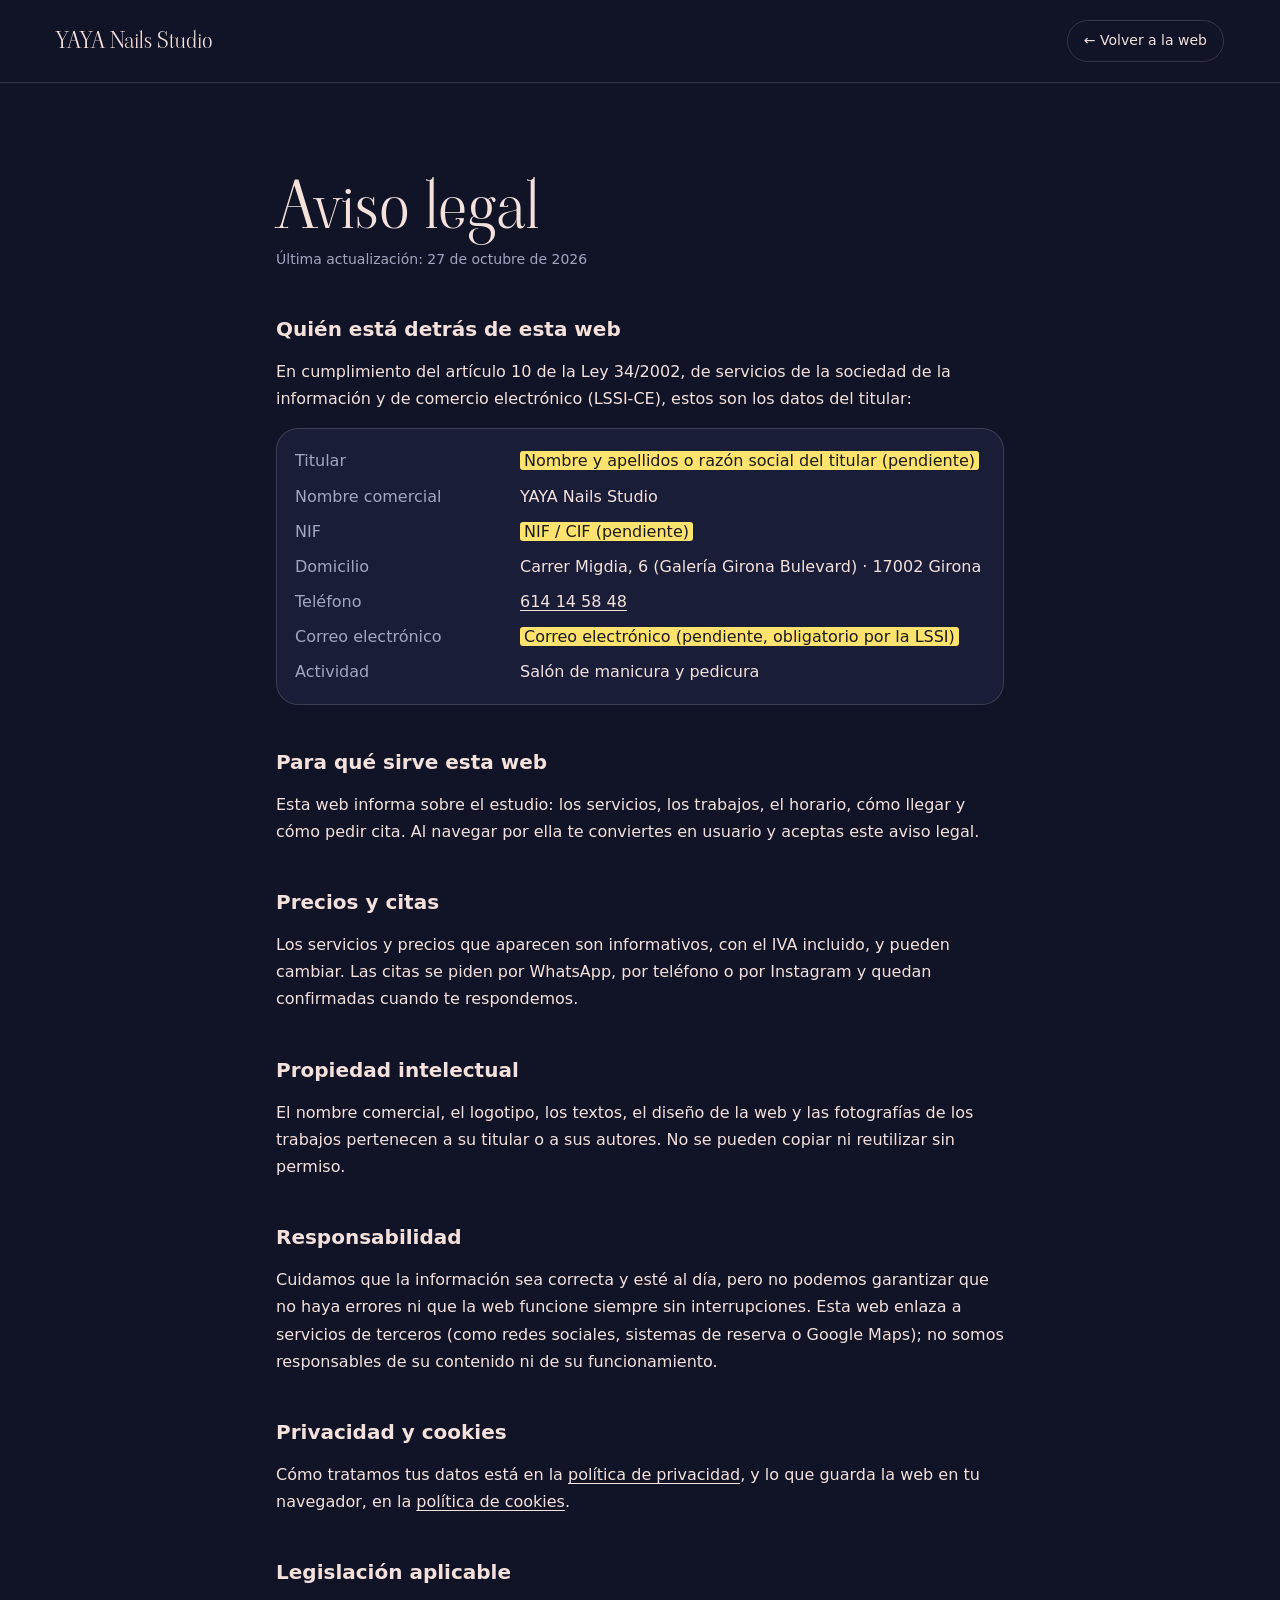
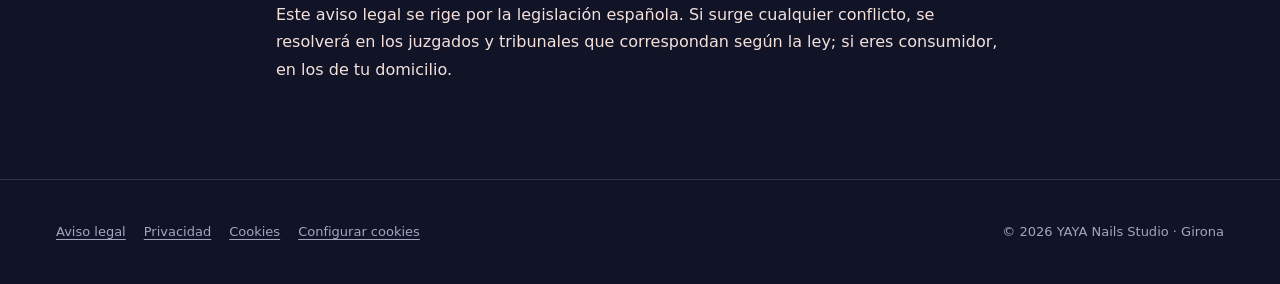
==== aviso-legal.html @ a766b1c1 "Web yaya-nails-studio Co-Authored-By: Claude Opus 5.5 <noreply@anthropic.com>" ====
<!doctype html>
<html lang="es">
<head>
<meta charset="utf-8">
<meta name="viewport" content="width=device-width, initial-scale=1, viewport-fit=cover">
<title>Aviso legal · YAYA Nails Studio</title>
<meta name="robots" content="noindex, follow">
<meta name="theme-color" content="#111326">
<link rel="icon" href="assets/favicon.svg" type="image/svg+xml">
<link rel="stylesheet" href="css/fonts.css">
<link rel="stylesheet" href="css/style.css">
<link rel="stylesheet" href="css/legal.css">
</head>
<body class="legal-page">
<header class="legal-top">
  <a class="legal-brand" href="./">YAYA Nails Studio</a>
  <a class="legal-back" href="./">&larr; Volver a la web</a>
</header>
<main class="legal">
  <h1>Aviso legal</h1>
  <p class="upd">Última actualización: 27 de octubre de 2026</p>

  <h2>Quién está detrás de esta web</h2>
  <p>En cumplimiento del artículo 10 de la Ley 34/2002, de servicios de la sociedad de la información y de comercio electrónico (LSSI-CE), estos son los datos del titular:</p>
  <dl>
    <dt>Titular</dt><dd><mark>Nombre y apellidos o razón social del titular (pendiente)</mark></dd>
    <dt>Nombre comercial</dt><dd>YAYA Nails Studio</dd>
    <dt>NIF</dt><dd><mark>NIF / CIF (pendiente)</mark></dd>
    <dt>Domicilio</dt><dd>Carrer Migdia, 6 (Galería Girona Bulevard) · 17002 Girona</dd>
    <dt>Teléfono</dt><dd><a href="tel:+34614145848">614 14 58 48</a></dd>
    <dt>Correo electrónico</dt><dd><mark>Correo electrónico (pendiente, obligatorio por la LSSI)</mark></dd>
    <dt>Actividad</dt><dd>Salón de manicura y pedicura</dd>
  </dl>

  <h2>Para qué sirve esta web</h2>
  <p>Esta web informa sobre el estudio: los servicios, los trabajos, el horario, cómo llegar y cómo pedir cita. Al navegar por ella te conviertes en usuario y aceptas este aviso legal.</p>

  <h2>Precios y citas</h2>
  <p>Los servicios y precios que aparecen son informativos, con el IVA incluido, y pueden cambiar. Las citas se piden por WhatsApp, por teléfono o por Instagram y quedan confirmadas cuando te respondemos.</p>

  <h2>Propiedad intelectual</h2>
  <p>El nombre comercial, el logotipo, los textos, el diseño de la web y las fotografías de los trabajos pertenecen a su titular o a sus autores. No se pueden copiar ni reutilizar sin permiso.</p>

  <h2>Responsabilidad</h2>
  <p>Cuidamos que la información sea correcta y esté al día, pero no podemos garantizar que no haya errores ni que la web funcione siempre sin interrupciones. Esta web enlaza a servicios de terceros (como redes sociales, sistemas de reserva o Google Maps); no somos responsables de su contenido ni de su funcionamiento.</p>

  <h2>Privacidad y cookies</h2>
  <p>Cómo tratamos tus datos está en la <a href="privacidad.html">política de privacidad</a>, y lo que guarda la web en tu navegador, en la <a href="cookies.html">política de cookies</a>.</p>

  <h2>Legislación aplicable</h2>
  <p>Este aviso legal se rige por la legislación española. Si surge cualquier conflicto, se resolverá en los juzgados y tribunales que correspondan según la ley; si eres consumidor, en los de tu domicilio.</p>
</main>
<footer class="legal-foot">
  <nav class="legal-links" aria-label="Información legal">
    <a href="aviso-legal.html" aria-current="page">Aviso legal</a>
    <a href="privacidad.html">Privacidad</a>
    <a href="cookies.html">Cookies</a>
    <button type="button" data-cookies-open>Configurar cookies</button>
  </nav>
  <p>© 2026 YAYA Nails Studio · Girona</p>
</footer>
<script src="js/consent.js" data-site="yaya-nails-studio"></script>
</body>
</html>
---- css/fonts.css ----
/* Fuentes alojadas en la propia web (sin llamadas a Google) */
@font-face {
  font-family: 'Lato';
  font-style: normal;
  font-weight: 300;
  font-display: swap;
  src: url(../assets/fonts/lato-normal-300-latin-ext.woff2) format('woff2');
  unicode-range: U+0100-02BA, U+02BD-02C5, U+02C7-02CC, U+02CE-02D7, U+02DD-02FF, U+0304, U+0308, U+0329, U+1D00-1DBF, U+1E00-1E9F, U+1EF2-1EFF, U+2020, U+20A0-20AB, U+20AD-20C4, U+2113, U+2C60-2C7F, U+A720-A7FF;
}
@font-face {
  font-family: 'Lato';
  font-style: normal;
  font-weight: 300;
  font-display: swap;
  src: url(../assets/fonts/lato-normal-300-latin.woff2) format('woff2');
  unicode-range: U+0000-00FF, U+0131, U+0152-0153, U+02BB-02BC, U+02C6, U+02DA, U+02DC, U+0304, U+0308, U+0329, U+2000-206F, U+20AC, U+2122, U+2191, U+2193, U+2212, U+2215, U+FEFF, U+FFFD;
}
@font-face {
  font-family: 'Lato';
  font-style: normal;
  font-weight: 400;
  font-display: swap;
  src: url(../assets/fonts/lato-normal-400-latin-ext.woff2) format('woff2');
  unicode-range: U+0100-02BA, U+02BD-02C5, U+02C7-02CC, U+02CE-02D7, U+02DD-02FF, U+0304, U+0308, U+0329, U+1D00-1DBF, U+1E00-1E9F, U+1EF2-1EFF, U+2020, U+20A0-20AB, U+20AD-20C4, U+2113, U+2C60-2C7F, U+A720-A7FF;
}
@font-face {
  font-family: 'Lato';
  font-style: normal;
  font-weight: 400;
  font-display: swap;
  src: url(../assets/fonts/lato-normal-400-latin.woff2) format('woff2');
  unicode-range: U+0000-00FF, U+0131, U+0152-0153, U+02BB-02BC, U+02C6, U+02DA, U+02DC, U+0304, U+0308, U+0329, U+2000-206F, U+20AC, U+2122, U+2191, U+2193, U+2212, U+2215, U+FEFF, U+FFFD;
}
@font-face {
  font-family: 'Lato';
  font-style: normal;
  font-weight: 700;
  font-display: swap;
  src: url(../assets/fonts/lato-normal-700-latin-ext.woff2) format('woff2');
  unicode-range: U+0100-02BA, U+02BD-02C5, U+02C7-02CC, U+02CE-02D7, U+02DD-02FF, U+0304, U+0308, U+0329, U+1D00-1DBF, U+1E00-1E9F, U+1EF2-1EFF, U+2020, U+20A0-20AB, U+20AD-20C4, U+2113, U+2C60-2C7F, U+A720-A7FF;
}
@font-face {
  font-family: 'Lato';
  font-style: normal;
  font-weight: 700;
  font-display: swap;
  src: url(../assets/fonts/lato-normal-700-latin.woff2) format('woff2');
  unicode-range: U+0000-00FF, U+0131, U+0152-0153, U+02BB-02BC, U+02C6, U+02DA, U+02DC, U+0304, U+0308, U+0329, U+2000-206F, U+20AC, U+2122, U+2191, U+2193, U+2212, U+2215, U+FEFF, U+FFFD;
}
@font-face {
  font-family: 'Viaoda Libre';
  font-style: normal;
  font-weight: 400;
  font-display: swap;
  src: url(../assets/fonts/viaoda-libre-normal-400-latin-ext.woff2) format('woff2');
  unicode-range: U+0100-02BA, U+02BD-02C5, U+02C7-02CC, U+02CE-02D7, U+02DD-02FF, U+0304, U+0308, U+0329, U+1D00-1DBF, U+1E00-1E9F, U+1EF2-1EFF, U+2020, U+20A0-20AB, U+20AD-20C4, U+2113, U+2C60-2C7F, U+A720-A7FF;
}
@font-face {
  font-family: 'Viaoda Libre';
  font-style: normal;
  font-weight: 400;
  font-display: swap;
  src: url(../assets/fonts/viaoda-libre-normal-400-latin.woff2) format('woff2');
  unicode-range: U+0000-00FF, U+0131, U+0152-0153, U+02BB-02BC, U+02C6, U+02DA, U+02DC, U+0304, U+0308, U+0329, U+2000-206F, U+20AC, U+2122, U+2191, U+2193, U+2212, U+2215, U+FEFF, U+FFFD;
}
---- css/style.css ----
/* YAYA Nails · «Ull de gat»: esmalte magnético; el cursor es el imán que mueve la línea de luz */
:root {
  --ink: #111326; --ink-2: #1a1d38; --ink-3: #262a4d; --milk: #f4e1dc; --nude: #e6c2b6; --mute: #a3a5c2; --line: #f4e1dc1f;
  --f-d: "Viaoda Libre", Didot, serif; --f-b: "Lato", system-ui, sans-serif;
  --ease: cubic-bezier(.19, 1, .22, 1); --r: 22px;
  --c-bg: var(--ink); --c-card: var(--ink-2); --c-ink: var(--milk); --c-mute: var(--mute); --c-line: #f4e1dc29; --c-acc: var(--milk); --c-acc-ink: var(--ink);
}
*, *::before, *::after { box-sizing: border-box; }
html { -webkit-text-size-adjust: 100%; }
body { margin: 0; background: var(--ink); color: var(--milk); font: 400 17px/1.7 var(--f-b); -webkit-font-smoothing: antialiased; overflow-x: hidden; }
img { display: block; max-width: 100%; height: auto; }
a { color: inherit; }
::selection { background: var(--milk); color: var(--ink); }
:focus-visible { outline: 2px solid var(--milk); outline-offset: 3px; }
.skip { position: absolute; left: 12px; top: -60px; z-index: 100; padding: 10px 16px; background: var(--milk); color: var(--ink); border-radius: 999px; }
.skip:focus { top: 12px; }
h1, h2, h3 { margin: 0; font-family: var(--f-d); font-weight: 400; letter-spacing: 0; }
h2 { font-size: clamp(40px, 6vw, 84px); line-height: 1; }
.btn { display: inline-flex; align-items: center; justify-content: center; min-height: 52px; padding: 0 28px; border-radius: 999px; background: var(--milk); color: var(--ink); text-decoration: none; font-weight: 700; font-size: 15px; letter-spacing: .02em; border: 1px solid var(--milk); }
.btn-line { background: transparent; color: var(--milk); border-color: #f4e1dc66; }
.btn-sm { min-height: 42px; padding: 0 18px; font-size: 14px; }
@media (hover: hover) and (pointer: fine) { .btn { transition: background .35s, color .35s, box-shadow .35s; } .btn:hover { box-shadow: 0 0 0 6px #f4e1dc22, 0 10px 40px -10px #9fb4ff99; } .btn-line:hover { background: var(--milk); color: var(--ink); } }

/* ---------- cabecera ---------- */
.top { position: fixed; z-index: 50; inset: 0 0 auto; display: flex; align-items: center; justify-content: space-between; gap: 16px; padding: 14px clamp(16px, 4vw, 48px); transition: background .4s, translate .5s var(--ease); }
.top.solid { background: #111326e6; backdrop-filter: blur(14px); box-shadow: 0 1px 0 var(--line); }
.top.hide { translate: 0 -100%; }
.brand { display: flex; align-items: baseline; gap: 10px; text-decoration: none; }
.brand b { font: 400 32px/1 var(--f-d); }
.brand span { font-size: 11px; letter-spacing: .28em; text-transform: uppercase; color: var(--mute); }
.nav { display: flex; gap: 26px; font-size: 15px; }
.nav a { text-decoration: none; color: var(--mute); }
.top-r { display: flex; align-items: center; gap: 12px; }
.langs { display: flex; padding: 3px; border-radius: 999px; border: 1px solid var(--line); }
.langs button { min-width: 38px; min-height: 34px; border: 0; border-radius: 999px; background: none; color: var(--mute); font: 700 12px/1 var(--f-b); }
.langs button[aria-pressed="true"] { background: var(--milk); color: var(--ink); }
@media (hover: hover) and (pointer: fine) { .nav a:hover { color: var(--milk); } }
@media (max-width: 920px) { .nav { display: none; } }
@media (max-width: 480px) { .top-r .btn-sm { display: none; } }

/* ---------- portada ---------- */
.hero { min-height: 100svh; display: grid; grid-template-columns: 1.1fr .9fr; gap: clamp(24px, 4vw, 70px); align-items: center; padding: 110px clamp(16px, 5vw, 90px) 60px; background: radial-gradient(70% 60% at 75% 45%, #2a2f66 0%, var(--ink) 70%); }
.hero-k { margin: 0 0 20px; font-size: 13px; letter-spacing: .26em; text-transform: uppercase; color: var(--mute); }
.hero h1 { font-size: clamp(50px, 8vw, 128px); line-height: .95; }
.hero h1 span, .hero h1 em { display: block; }
.hero h1 em { font-style: normal; color: var(--nude); font-size: .62em; margin-top: 12px; }
.hero-p { max-width: 44ch; margin: 26px 0 0; color: #f4e1dccc; font-size: 18px; }
.hero-cta { display: flex; flex-wrap: wrap; gap: 12px; margin-top: 30px; }
.hero-rate { margin: 26px 0 0; font-size: 14px; color: var(--mute); }
.hero-rate b { font: 400 26px/1 var(--f-d); color: var(--milk); }
.hero-nail { position: relative; height: min(76svh, 640px); }
.hero-nail canvas { width: 100%; height: 100%; display: block; touch-action: pan-y; }
.hint { position: absolute; left: 50%; bottom: 0; translate: -50% 0; margin: 0; font-size: 13px; letter-spacing: .14em; text-transform: uppercase; color: var(--mute); white-space: nowrap; }
@media (max-width: 860px) { .hero { grid-template-columns: 1fr; } .hero-nail { height: 380px; order: -1; } }

/* ---------- el imán ---------- */
.iman { display: grid; grid-template-columns: .9fr 1.1fr; gap: clamp(28px, 5vw, 80px); align-items: center; padding: clamp(80px, 10vw, 140px) clamp(16px, 5vw, 90px); background: var(--ink-2); }
.i-txt h2 { margin-bottom: 20px; }
.i-txt p { color: #f4e1dccc; max-width: 42ch; }
.swatches { display: flex; flex-wrap: wrap; gap: 10px; margin: 28px 0 30px; }
.swatches button { display: flex; align-items: center; gap: 10px; min-height: 48px; padding: 0 16px 0 8px; border-radius: 999px; border: 1px solid var(--line); background: none; color: var(--milk); font: 400 14px/1 var(--f-b); cursor: pointer; }
.swatches i { width: 32px; height: 32px; border-radius: 50%; background: linear-gradient(130deg, var(--a) 30%, var(--b) 50%, var(--a) 70%); box-shadow: inset 0 0 0 1px #fff3; }
.swatches button[aria-checked="true"] { border-color: var(--milk); background: #f4e1dc14; }
.hand { position: relative; aspect-ratio: 5 / 4; border-radius: var(--r); background: radial-gradient(80% 80% at 50% 60%, #e9cbbf 0%, #d7ad9e 60%, #b98a7c 100%); overflow: hidden; box-shadow: 0 40px 80px -40px #000; }
.hand canvas { width: 100%; height: 100%; display: block; touch-action: none; cursor: crosshair; }
@media (max-width: 860px) { .iman { grid-template-columns: 1fr; } }

/* ---------- trabajos ---------- */
.trabajos { padding: clamp(80px, 10vw, 140px) clamp(16px, 5vw, 90px); }
.trabajos h2 { margin-bottom: 40px; }
.gal { display: grid; grid-template-columns: repeat(4, 1fr); grid-auto-rows: 220px; gap: 14px; margin-bottom: 36px; }
.gal figure { margin: 0; position: relative; overflow: hidden; border-radius: 16px; }
.gal img { width: 100%; height: 100%; object-fit: cover; }
.gal .g-a { grid-row: span 2; }
.gal .g-b { grid-row: span 2; }
.gal figure::after { content: ""; position: absolute; inset: 0; background: linear-gradient(115deg, transparent 35%, #ffffff40 48%, transparent 60%); translate: -120% 0; pointer-events: none; }
@media (hover: hover) and (pointer: fine) { .gal figure::after { transition: translate 1s var(--ease); } .gal figure:hover::after { translate: 120% 0; } }
@media (max-width: 860px) { .gal { grid-template-columns: 1fr 1fr; grid-auto-rows: 180px; } }

/* ---------- servicios ---------- */
.servicios { padding: clamp(80px, 10vw, 140px) clamp(16px, 5vw, 90px); background: var(--milk); color: var(--ink); }
.servicios h2 { margin-bottom: 40px; }
.s-grid { display: grid; grid-template-columns: repeat(4, 1fr); gap: 16px; }
.s-grid article { padding: 30px 26px; border-radius: var(--r); background: #fff8f5; }
.s-grid h3 { font-size: 30px; margin-bottom: 10px; }
.s-grid p { margin: 0; color: #111326bb; }
.s-safe { background: var(--ink) !important; color: var(--milk); }
.s-safe p { color: #f4e1dccc !important; }
.s-note { margin: 30px 0 0; color: #111326aa; }
@media (max-width: 960px) { .s-grid { grid-template-columns: 1fr 1fr; } }
@media (max-width: 560px) { .s-grid { grid-template-columns: 1fr; } }

/* ---------- Mary ---------- */
.mary { display: grid; grid-template-columns: .6fr 1.4fr; gap: clamp(28px, 5vw, 80px); align-items: start; padding: clamp(80px, 10vw, 140px) clamp(16px, 5vw, 90px); }
.mary figure { margin: 0; border-radius: var(--r); overflow: hidden; aspect-ratio: 9 / 16; max-height: 640px; }
.mary figure img { width: 100%; height: 100%; object-fit: cover; }
.m-txt > p { color: #f4e1dccc; max-width: 46ch; margin: 18px 0 30px; font-size: 18px; }
.rs { display: grid; grid-template-columns: 1fr 1fr; gap: 14px; }
.rs blockquote { margin: 0; padding: 24px; border-radius: var(--r); background: var(--ink-2); box-shadow: inset 0 0 0 1px var(--line); }
.rs p { margin: 0; font: 400 20px/1.45 var(--f-d); }
cite { display: block; margin-top: 12px; font-style: normal; font-size: 12px; letter-spacing: .2em; text-transform: uppercase; color: var(--mute); }
@media (max-width: 860px) { .mary { grid-template-columns: 1fr; } .mary figure { max-width: 300px; } .rs { grid-template-columns: 1fr; } }

/* ---------- visita ---------- */
.visita { display: grid; grid-template-columns: 1fr 1.2fr; gap: clamp(24px, 4vw, 60px); padding: clamp(70px, 9vw, 120px) clamp(16px, 5vw, 90px); background: var(--ink-2); }
.visita h2 { margin-bottom: 20px; font-size: clamp(36px, 4.6vw, 64px); }
.visita dl { margin: 0; }
.visita dt { margin-top: 18px; font-size: 12px; letter-spacing: .22em; text-transform: uppercase; color: var(--mute); }
.visita dd { margin: 6px 0 0; }
.v-map { min-height: 380px; }
@media (max-width: 860px) { .visita { grid-template-columns: 1fr; } }

.foot { display: flex; flex-wrap: wrap; justify-content: space-between; gap: 12px 24px; padding: 26px clamp(16px, 5vw, 90px); color: var(--mute); font-size: 14px; border-top: 1px solid var(--line); }
.foot p { margin: 0; }
.foot-links { display: flex; flex-wrap: wrap; gap: 16px; }
.foot-links a, .foot-links button { color: inherit; font: inherit; background: none; border: 0; padding: 0; cursor: pointer; text-decoration: underline; text-underline-offset: 3px; }
@media (prefers-reduced-motion: reduce) { * { animation: none !important; transition: none !important; } }
---- css/legal.css ----
/* Común a todas las webs del lote: aviso de cookies, panel, mapa con consentimiento y páginas legales.
   Usa las variables de cada web: --c-bg --c-card --c-ink --c-mute --c-line --c-acc --c-acc-ink --f-d --f-b --r */

/* ---------- aviso de cookies ---------- */
.ck { position: fixed; z-index: 9000; left: 16px; bottom: 16px; width: min(440px, calc(100vw - 32px)); padding: 20px 20px 18px; background: var(--c-card); color: var(--c-ink); border: 1px solid var(--c-line); border-radius: var(--r, 14px); box-shadow: 0 24px 60px -20px rgba(0,0,0,.45); font: 400 14px/1.5 var(--f-b); opacity: 0; translate: 0 24px; transition: opacity .45s cubic-bezier(.2,.8,.2,1), translate .55s cubic-bezier(.2,.8,.2,1); pointer-events: none; }
.ck.show { opacity: 1; translate: 0 0; pointer-events: auto; }
.ck-h { margin: 0 0 6px; font: 600 16px/1.3 var(--f-b); }
.ck-p { margin: 0 0 14px; color: var(--c-mute); }
.ck-p a, .ck-more a { color: inherit; text-decoration: underline; text-underline-offset: 3px; }
.ck-btns { display: flex; flex-wrap: wrap; gap: 8px; }
.ck-b { flex: 1 1 auto; min-height: 42px; padding: 0 14px; border: 1px solid var(--c-line); border-radius: 999px; background: transparent; color: var(--c-ink); font: 600 13px/1 var(--f-b); }
.ck-b.ck-main { background: var(--c-acc); border-color: var(--c-acc); color: var(--c-acc-ink); }
.ck-b:focus-visible, .ck-x:focus-visible, .cc-map-btn:focus-visible { outline: 2px solid var(--c-acc); outline-offset: 2px; }
@media (hover: hover) and (pointer: fine) { .ck-b { transition: background .25s, border-color .25s; } .ck-b:hover { border-color: var(--c-ink); } .ck-b.ck-main:hover { filter: brightness(1.08); } }

.ck-dlg { width: min(520px, calc(100vw - 32px)); padding: 0; border: 1px solid var(--c-line); border-radius: var(--r, 14px); background: var(--c-card); color: var(--c-ink); font: 400 14px/1.5 var(--f-b); }
.ck-dlg::backdrop { background: rgba(0,0,0,.55); backdrop-filter: blur(3px); }
.ck-in { padding: 22px; display: grid; gap: 14px; }
.ck-top { display: flex; align-items: center; justify-content: space-between; gap: 12px; }
.ck-ph { margin: 0; font: 600 18px/1.2 var(--f-b); }
.ck-x { width: 40px; height: 40px; border: 1px solid var(--c-line); border-radius: 50%; background: none; color: inherit; font-size: 22px; line-height: 1; }
.ck-row { display: flex; gap: 16px; align-items: center; justify-content: space-between; padding: 14px 0; border-top: 1px solid var(--c-line); }
.ck-row b { display: block; margin-bottom: 2px; }
.ck-row p { margin: 0; color: var(--c-mute); font-size: 13px; }
.ck-fixed { flex: none; font-size: 12px; color: var(--c-mute); }
.ck-sw { position: relative; flex: none; width: 46px; height: 26px; }
.ck-sw input { position: absolute; inset: 0; opacity: 0; margin: 0; }
.ck-sw i { position: absolute; inset: 0; border-radius: 99px; background: var(--c-line); transition: background .25s; }
.ck-sw i::after { content: ""; position: absolute; top: 3px; left: 3px; width: 20px; height: 20px; border-radius: 50%; background: var(--c-card); box-shadow: 0 1px 3px rgba(0,0,0,.3); transition: translate .25s cubic-bezier(.3,.7,.2,1); }
.ck-sw input:checked + i { background: var(--c-acc); }
.ck-sw input:checked + i::after { translate: 20px 0; }
.ck-sw input:focus-visible + i { outline: 2px solid var(--c-acc); outline-offset: 2px; }
.ck-more { margin: 0; font-size: 13px; color: var(--c-mute); }

/* ---------- mapa con consentimiento ---------- */
.cc-map { position: relative; overflow: hidden; border-radius: var(--r, 14px); background: var(--c-card); border: 1px solid var(--c-line); min-height: 280px; }
.cc-map iframe { position: absolute; inset: 0; width: 100%; height: 100%; border: 0; }
.cc-map-ph { position: absolute; inset: 0; display: grid; place-content: center; gap: 14px; padding: 24px; text-align: center; color: var(--c-mute); font: 400 14px/1.5 var(--f-b); }
.cc-map-ph p { margin: 0; max-width: 32ch; }
.cc-map-btn { justify-self: center; min-height: 42px; padding: 0 20px; border-radius: 999px; border: 1px solid var(--c-ink); background: none; color: var(--c-ink); font: 600 13px/1 var(--f-b); }

/* ---------- páginas legales ---------- */
.legal-page { background: var(--c-bg); color: var(--c-ink); font: 400 16px/1.7 var(--f-b); margin: 0; }
.legal-top { display: flex; align-items: center; justify-content: space-between; gap: 16px; padding: 20px clamp(16px, 5vw, 56px); border-bottom: 1px solid var(--c-line); }
.legal-brand { font: 400 22px/1 var(--f-d); color: inherit; text-decoration: none; }
.legal-back { display: inline-flex; align-items: center; gap: 8px; min-height: 42px; padding: 0 16px; border: 1px solid var(--c-line); border-radius: 999px; color: inherit; text-decoration: none; font-size: 14px; }
.legal { max-width: 760px; margin: 0 auto; padding: clamp(40px, 8vw, 90px) 16px 80px; }
.legal h1 { margin: 0 0 8px; font: 400 clamp(36px, 7vw, 64px)/1.05 var(--f-d); }
.legal h2 { margin: 44px 0 10px; font: 600 20px/1.3 var(--f-b); }
.legal .upd { color: var(--c-mute); font-size: 14px; margin: 0 0 28px; }
.legal a { color: inherit; text-underline-offset: 3px; }
.legal dl { display: grid; grid-template-columns: minmax(120px, 30%) 1fr; gap: 8px 18px; margin: 16px 0; padding: 18px; border: 1px solid var(--c-line); border-radius: var(--r, 14px); background: var(--c-card); }
.legal dt { color: var(--c-mute); }
.legal dd { margin: 0; }
.legal mark { background: #ffe36e; color: #1a1a1a; padding: 0 4px; border-radius: 3px; }
.legal table { width: 100%; border-collapse: collapse; margin: 16px 0; font-size: 14px; }
.legal th, .legal td { text-align: left; vertical-align: top; padding: 10px 8px; border-bottom: 1px solid var(--c-line); }
.legal-btn { display: inline-flex; align-items: center; min-height: 44px; padding: 0 20px; border-radius: 999px; border: 1px solid var(--c-ink); background: none; color: var(--c-ink); font: 600 14px/1 var(--f-b); margin: 6px 0 12px; }
.legal-foot { padding: 28px clamp(16px, 5vw, 56px); border-top: 1px solid var(--c-line); display: flex; flex-wrap: wrap; gap: 12px 24px; align-items: center; justify-content: space-between; font-size: 13px; color: var(--c-mute); }
.legal-links { display: flex; flex-wrap: wrap; gap: 6px 18px; }
.legal-links a, .legal-links button { color: inherit; background: none; border: 0; padding: 0; font: inherit; text-decoration: underline; text-underline-offset: 3px; }
@media (max-width: 560px) { .legal dl { grid-template-columns: 1fr; gap: 2px; } .legal dd { margin-bottom: 10px; } .legal table { display: block; overflow-x: auto; } }
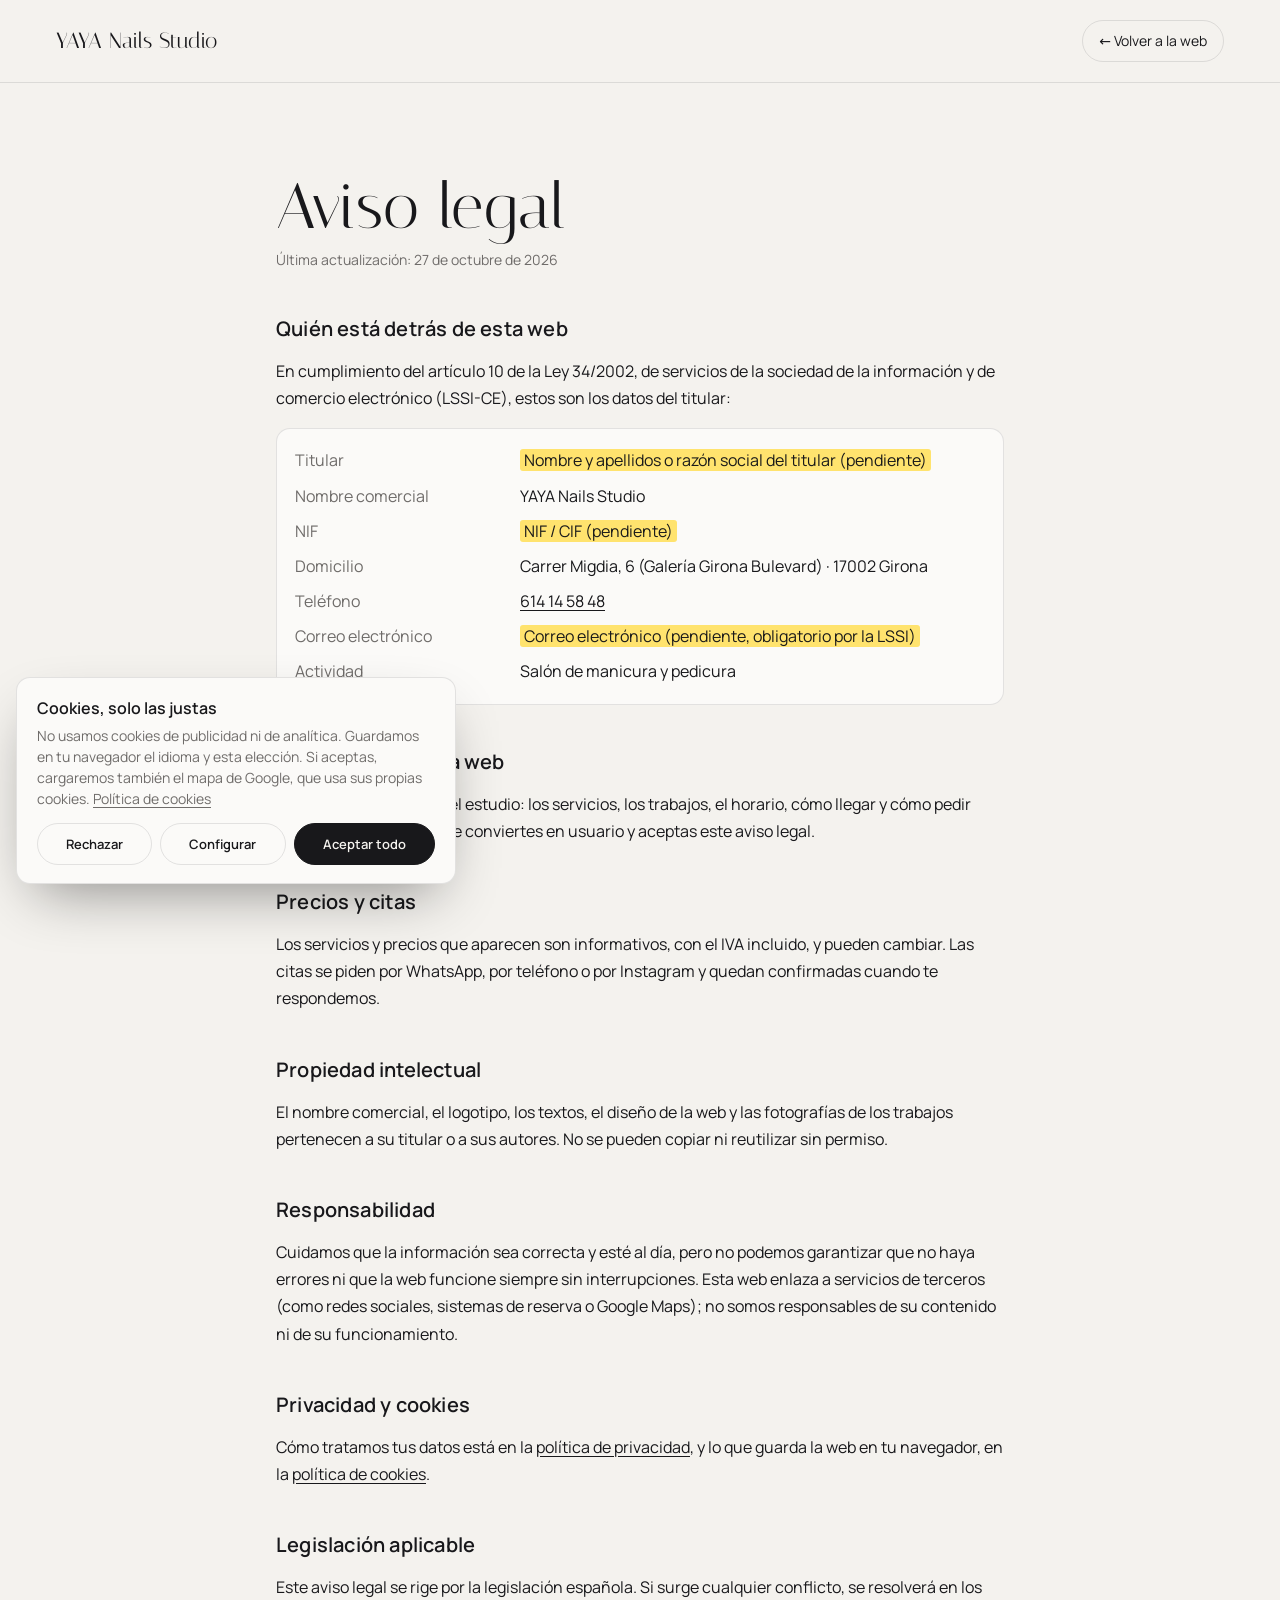
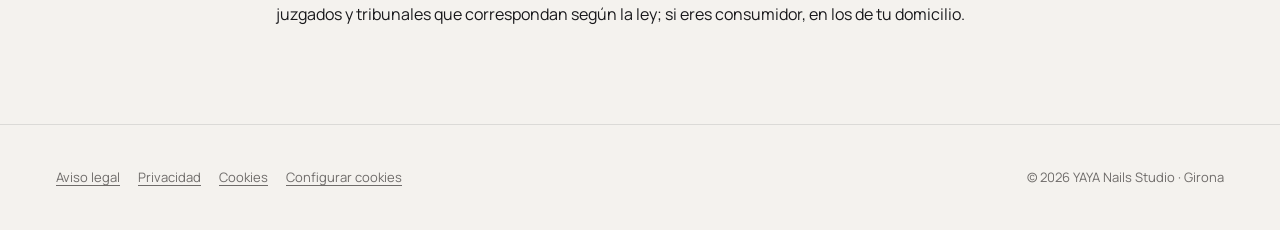
==== commit e02c8338: "Rediseño premium: yaya-nails-studio Co-Authored-By: Claude Opus 5.5 <noreply@anthropic.com>" ====
--- a/aviso-legal.html
+++ b/aviso-legal.html
@@ -5,9 +5,10 @@
 <meta name="viewport" content="width=device-width, initial-scale=1, viewport-fit=cover">
 <title>Aviso legal · YAYA Nails Studio</title>
 <meta name="robots" content="noindex, follow">
-<meta name="theme-color" content="#111326">
+<meta name="theme-color" content="#f4f2ee">
 <link rel="icon" href="assets/favicon.svg" type="image/svg+xml">
 <link rel="stylesheet" href="css/fonts.css">
+<link rel="stylesheet" href="css/premium.css">
 <link rel="stylesheet" href="css/style.css">
 <link rel="stylesheet" href="css/legal.css">
 </head>
--- a/css/fonts.css
+++ b/css/fonts.css
@@ -1,65 +1,25 @@
 /* Fuentes alojadas en la propia web (sin llamadas a Google) */
 @font-face {
-  font-family: 'Lato';
+  font-family: 'Italiana';
   font-style: normal;
-  font-weight: 300;
+  font-weight: 400;
   font-display: swap;
-  src: url(../assets/fonts/lato-normal-300-latin-ext.woff2) format('woff2');
+  src: url(../assets/fonts/italiana-normal-400-latin.woff2) format('woff2');
+  unicode-range: U+0000-00FF, U+0131, U+0152-0153, U+02BB-02BC, U+02C6, U+02DA, U+02DC, U+0304, U+0308, U+0329, U+2000-206F, U+20AC, U+2122, U+2191, U+2193, U+2212, U+2215, U+FEFF, U+FFFD;
+}
+@font-face {
+  font-family: 'Manrope';
+  font-style: normal;
+  font-weight: 300 600;
+  font-display: swap;
+  src: url(../assets/fonts/manrope-normal-300-600-latin-ext.woff2) format('woff2');
   unicode-range: U+0100-02BA, U+02BD-02C5, U+02C7-02CC, U+02CE-02D7, U+02DD-02FF, U+0304, U+0308, U+0329, U+1D00-1DBF, U+1E00-1E9F, U+1EF2-1EFF, U+2020, U+20A0-20AB, U+20AD-20C4, U+2113, U+2C60-2C7F, U+A720-A7FF;
 }
 @font-face {
-  font-family: 'Lato';
+  font-family: 'Manrope';
   font-style: normal;
-  font-weight: 300;
+  font-weight: 300 600;
   font-display: swap;
-  src: url(../assets/fonts/lato-normal-300-latin.woff2) format('woff2');
+  src: url(../assets/fonts/manrope-normal-300-600-latin.woff2) format('woff2');
   unicode-range: U+0000-00FF, U+0131, U+0152-0153, U+02BB-02BC, U+02C6, U+02DA, U+02DC, U+0304, U+0308, U+0329, U+2000-206F, U+20AC, U+2122, U+2191, U+2193, U+2212, U+2215, U+FEFF, U+FFFD;
 }
-@font-face {
-  font-family: 'Lato';
-  font-style: normal;
-  font-weight: 400;
-  font-display: swap;
-  src: url(../assets/fonts/lato-normal-400-latin-ext.woff2) format('woff2');
-  unicode-range: U+0100-02BA, U+02BD-02C5, U+02C7-02CC, U+02CE-02D7, U+02DD-02FF, U+0304, U+0308, U+0329, U+1D00-1DBF, U+1E00-1E9F, U+1EF2-1EFF, U+2020, U+20A0-20AB, U+20AD-20C4, U+2113, U+2C60-2C7F, U+A720-A7FF;
-}
-@font-face {
-  font-family: 'Lato';
-  font-style: normal;
-  font-weight: 400;
-  font-display: swap;
-  src: url(../assets/fonts/lato-normal-400-latin.woff2) format('woff2');
-  unicode-range: U+0000-00FF, U+0131, U+0152-0153, U+02BB-02BC, U+02C6, U+02DA, U+02DC, U+0304, U+0308, U+0329, U+2000-206F, U+20AC, U+2122, U+2191, U+2193, U+2212, U+2215, U+FEFF, U+FFFD;
-}
-@font-face {
-  font-family: 'Lato';
-  font-style: normal;
-  font-weight: 700;
-  font-display: swap;
-  src: url(../assets/fonts/lato-normal-700-latin-ext.woff2) format('woff2');
-  unicode-range: U+0100-02BA, U+02BD-02C5, U+02C7-02CC, U+02CE-02D7, U+02DD-02FF, U+0304, U+0308, U+0329, U+1D00-1DBF, U+1E00-1E9F, U+1EF2-1EFF, U+2020, U+20A0-20AB, U+20AD-20C4, U+2113, U+2C60-2C7F, U+A720-A7FF;
-}
-@font-face {
-  font-family: 'Lato';
-  font-style: normal;
-  font-weight: 700;
-  font-display: swap;
-  src: url(../assets/fonts/lato-normal-700-latin.woff2) format('woff2');
-  unicode-range: U+0000-00FF, U+0131, U+0152-0153, U+02BB-02BC, U+02C6, U+02DA, U+02DC, U+0304, U+0308, U+0329, U+2000-206F, U+20AC, U+2122, U+2191, U+2193, U+2212, U+2215, U+FEFF, U+FFFD;
-}
-@font-face {
-  font-family: 'Viaoda Libre';
-  font-style: normal;
-  font-weight: 400;
-  font-display: swap;
-  src: url(../assets/fonts/viaoda-libre-normal-400-latin-ext.woff2) format('woff2');
-  unicode-range: U+0100-02BA, U+02BD-02C5, U+02C7-02CC, U+02CE-02D7, U+02DD-02FF, U+0304, U+0308, U+0329, U+1D00-1DBF, U+1E00-1E9F, U+1EF2-1EFF, U+2020, U+20A0-20AB, U+20AD-20C4, U+2113, U+2C60-2C7F, U+A720-A7FF;
-}
-@font-face {
-  font-family: 'Viaoda Libre';
-  font-style: normal;
-  font-weight: 400;
-  font-display: swap;
-  src: url(../assets/fonts/viaoda-libre-normal-400-latin.woff2) format('woff2');
-  unicode-range: U+0000-00FF, U+0131, U+0152-0153, U+02BB-02BC, U+02C6, U+02DA, U+02DC, U+0304, U+0308, U+0329, U+2000-206F, U+20AC, U+2122, U+2191, U+2193, U+2212, U+2215, U+FEFF, U+FFFD;
-}
--- a/css/premium.css
+++ b/css/premium.css
@@ -0,0 +1,26 @@
+/* Kit premium común (lote Girona 2): máscaras de palabras, grano de película, marquesinas y Lenis */
+html.lenis, html.lenis body { height: auto; }
+.lenis.lenis-smooth { scroll-behavior: auto !important; }
+.lenis.lenis-stopped { overflow: hidden; }
+.js:not(.ready) [data-hero], .js:not(.ready) [data-split] { visibility: hidden; }
+.w { display: inline-block; overflow: hidden; vertical-align: top; padding: 0 .02em .1em; margin: 0 -.02em -.1em; }
+.w-i { display: inline-block; will-change: transform; }
+[data-img] { overflow: hidden; }
+[data-img] img, [data-img] video { transform-origin: 50% 50%; }
+[data-mag] { transition: translate .5s cubic-bezier(.2, .9, .3, 1.2); }
+/* grano de película sobre toda la web */
+.grain::after { content: ""; position: fixed; inset: -50%; z-index: 300; pointer-events: none; opacity: var(--grain, .06);
+  background: url("data:image/svg+xml,%3Csvg xmlns='http://www.w3.org/2000/svg' width='220' height='220'%3E%3Cfilter id='n'%3E%3CfeTurbulence type='fractalNoise' baseFrequency='.85' numOctaves='3' stitchTiles='stitch'/%3E%3C/filter%3E%3Crect width='220' height='220' filter='url(%23n)'/%3E%3C/svg%3E");
+  animation: grain 1.2s steps(6) infinite; }
+@keyframes grain { 0% { translate: 0 0; } 20% { translate: -4% 3%; } 40% { translate: 3% -5%; } 60% { translate: -6% -2%; } 80% { translate: 5% 4%; } 100% { translate: 0 0; } }
+/* marquesina infinita */
+.mq { overflow: hidden; white-space: nowrap; }
+.mq-t { display: inline-flex; animation: mq var(--mq, 30s) linear infinite; }
+.mq-t > * { flex: none; }
+@keyframes mq { to { transform: translateX(-50%); } }
+@media (prefers-reduced-motion: reduce) { .grain::after, .mq-t { animation: none; } }
+/* cursor de anillo (body[data-cursor]) */
+.cur { position: fixed; left: 0; top: 0; z-index: 400; width: 36px; height: 36px; margin: -18px 0 0 -18px; border: 1px solid #fff; border-radius: 50%; pointer-events: none; opacity: 0; mix-blend-mode: difference; transition: width .4s cubic-bezier(.16,1,.3,1), height .4s cubic-bezier(.16,1,.3,1), margin .4s cubic-bezier(.16,1,.3,1), opacity .3s, background .4s; }
+.cur.on { opacity: 1; }
+.cur.big { width: 74px; height: 74px; margin: -37px 0 0 -37px; background: #ffffff1f; }
+video[data-video] { display: block; width: 100%; height: 100%; object-fit: cover; }
--- a/css/style.css
+++ b/css/style.css
@@ -1,117 +1,130 @@
-/* YAYA Nails · «Ull de gat»: esmalte magnético; el cursor es el imán que mueve la línea de luz */
+/* YAYA Nails Studio · «Bijou»: leche y grafito, el nombre en cromo, el reel del ojo de gato a sangre y un lookbook que se arrastra */
 :root {
-  --ink: #111326; --ink-2: #1a1d38; --ink-3: #262a4d; --milk: #f4e1dc; --nude: #e6c2b6; --mute: #a3a5c2; --line: #f4e1dc1f;
-  --f-d: "Viaoda Libre", Didot, serif; --f-b: "Lato", system-ui, sans-serif;
-  --ease: cubic-bezier(.19, 1, .22, 1); --r: 22px;
-  --c-bg: var(--ink); --c-card: var(--ink-2); --c-ink: var(--milk); --c-mute: var(--mute); --c-line: #f4e1dc29; --c-acc: var(--milk); --c-acc-ink: var(--ink);
+  --milk: #f4f2ee; --white: #fbfaf8; --graph: #18181b; --graph-2: #26262b; --nude: #e9d6cc; --night: #1f2a5c; --mute: #6f6c6a; --line: #18181b1c; --line-l: #f4f2ee24;
+  --chrome: linear-gradient(115deg, #3a3d44 0%, #c3c8d0 24%, #50545d 44%, #e9ecf0 60%, #3d4149 80%, #a1a7b0 100%);
+  --chrome-l: linear-gradient(115deg, #8d939c 0%, #eef0f3 22%, #a4aab3 42%, #f9fafb 58%, #8e949d 78%, #dfe2e7 100%);
+  --f-d: "Italiana", "Didot", Georgia, serif; --f-b: "Manrope", system-ui, sans-serif;
+  --ease: cubic-bezier(.16, 1, .3, 1); --pad: clamp(16px, 5vw, 84px);
+  --c-bg: var(--milk); --c-card: var(--white); --c-ink: var(--graph); --c-mute: var(--mute); --c-line: var(--line); --c-acc: var(--graph); --c-acc-ink: var(--milk);
 }
 *, *::before, *::after { box-sizing: border-box; }
 html { -webkit-text-size-adjust: 100%; }
-body { margin: 0; background: var(--ink); color: var(--milk); font: 400 17px/1.7 var(--f-b); -webkit-font-smoothing: antialiased; overflow-x: hidden; }
+body { margin: 0; background: var(--milk); color: var(--graph); font: 400 16px/1.7 var(--f-b); -webkit-font-smoothing: antialiased; overflow-x: hidden; --grain: .035; }
 img { display: block; max-width: 100%; height: auto; }
 a { color: inherit; }
-::selection { background: var(--milk); color: var(--ink); }
-:focus-visible { outline: 2px solid var(--milk); outline-offset: 3px; }
-.skip { position: absolute; left: 12px; top: -60px; z-index: 100; padding: 10px 16px; background: var(--milk); color: var(--ink); border-radius: 999px; }
+::selection { background: var(--night); color: var(--milk); }
+:focus-visible { outline: 1px solid var(--night); outline-offset: 4px; }
+.skip { position: absolute; left: 12px; top: -60px; z-index: 100; padding: 10px 16px; background: var(--graph); color: var(--milk); }
 .skip:focus { top: 12px; }
-h1, h2, h3 { margin: 0; font-family: var(--f-d); font-weight: 400; letter-spacing: 0; }
-h2 { font-size: clamp(40px, 6vw, 84px); line-height: 1; }
-.btn { display: inline-flex; align-items: center; justify-content: center; min-height: 52px; padding: 0 28px; border-radius: 999px; background: var(--milk); color: var(--ink); text-decoration: none; font-weight: 700; font-size: 15px; letter-spacing: .02em; border: 1px solid var(--milk); }
-.btn-line { background: transparent; color: var(--milk); border-color: #f4e1dc66; }
-.btn-sm { min-height: 42px; padding: 0 18px; font-size: 14px; }
-@media (hover: hover) and (pointer: fine) { .btn { transition: background .35s, color .35s, box-shadow .35s; } .btn:hover { box-shadow: 0 0 0 6px #f4e1dc22, 0 10px 40px -10px #9fb4ff99; } .btn-line:hover { background: var(--milk); color: var(--ink); } }
+h1, h2, h3 { margin: 0; font-family: var(--f-d); font-weight: 400; line-height: 1; letter-spacing: .01em; }
+h2 { font-size: clamp(48px, 6.6vw, 116px); }
+.btn { display: inline-flex; align-items: center; justify-content: center; min-height: 56px; padding: 0 32px; border-radius: 999px; background: var(--graph); color: var(--milk); border: 1px solid var(--graph); text-decoration: none; font: 600 12px/1 var(--f-b); letter-spacing: .2em; text-transform: uppercase; }
+.btn-sm { min-height: 42px; padding: 0 20px; font-size: 11px; }
+.link { font-size: 12px; font-weight: 600; letter-spacing: .2em; text-transform: uppercase; text-decoration: none; border-bottom: 1px solid currentColor; padding-bottom: 4px; }
+@media (hover: hover) and (pointer: fine) { .btn { transition: background .4s, border-color .4s; } .btn:hover { background: var(--night); border-color: var(--night); } }
 
 /* ---------- cabecera ---------- */
-.top { position: fixed; z-index: 50; inset: 0 0 auto; display: flex; align-items: center; justify-content: space-between; gap: 16px; padding: 14px clamp(16px, 4vw, 48px); transition: background .4s, translate .5s var(--ease); }
-.top.solid { background: #111326e6; backdrop-filter: blur(14px); box-shadow: 0 1px 0 var(--line); }
+.top { position: fixed; z-index: 50; inset: 0 0 auto; display: flex; align-items: center; justify-content: space-between; gap: 16px; padding: 16px var(--pad); transition: background .5s, translate .6s var(--ease); }
+.top.solid { background: #f4f2eeeb; backdrop-filter: blur(16px); }
 .top.hide { translate: 0 -100%; }
-.brand { display: flex; align-items: baseline; gap: 10px; text-decoration: none; }
-.brand b { font: 400 32px/1 var(--f-d); }
-.brand span { font-size: 11px; letter-spacing: .28em; text-transform: uppercase; color: var(--mute); }
-.nav { display: flex; gap: 26px; font-size: 15px; }
-.nav a { text-decoration: none; color: var(--mute); }
+.brand { display: flex; align-items: baseline; gap: 10px; text-decoration: none; font: 400 30px/1 var(--f-d); letter-spacing: .12em; }
+.brand small { font: 600 10px/1 var(--f-b); letter-spacing: .3em; text-transform: uppercase; color: var(--mute); }
+.top:not(.solid) .brand { color: #fff; text-shadow: 0 1px 12px #0006; }
+.top:not(.solid) .brand small { color: #ffffffc0; }
+.nav { display: flex; gap: 34px; }
+.nav a { white-space: nowrap; text-decoration: none; font-size: 12px; font-weight: 600; letter-spacing: .2em; text-transform: uppercase; color: var(--mute); }
 .top-r { display: flex; align-items: center; gap: 12px; }
-.langs { display: flex; padding: 3px; border-radius: 999px; border: 1px solid var(--line); }
-.langs button { min-width: 38px; min-height: 34px; border: 0; border-radius: 999px; background: none; color: var(--mute); font: 700 12px/1 var(--f-b); }
-.langs button[aria-pressed="true"] { background: var(--milk); color: var(--ink); }
-@media (hover: hover) and (pointer: fine) { .nav a:hover { color: var(--milk); } }
-@media (max-width: 920px) { .nav { display: none; } }
-@media (max-width: 480px) { .top-r .btn-sm { display: none; } }
+.langs { display: flex; padding: 3px; border: 1px solid var(--line); border-radius: 999px; background: #fbfaf8b3; }
+.langs button { min-width: 36px; min-height: 32px; border: 0; border-radius: 999px; background: none; color: var(--mute); font: 600 11px/1 var(--f-b); letter-spacing: .1em; cursor: pointer; }
+.langs button[aria-pressed="true"] { background: var(--graph); color: var(--milk); }
+@media (hover: hover) and (pointer: fine) { .nav a { transition: color .3s; } .nav a:hover { color: var(--graph); } }
+@media (max-width: 1180px) { .nav { display: none; } }
+@media (max-width: 460px) { .top-r .btn-sm { display: none; } .brand small { display: none; } }
 
 /* ---------- portada ---------- */
-.hero { min-height: 100svh; display: grid; grid-template-columns: 1.1fr .9fr; gap: clamp(24px, 4vw, 70px); align-items: center; padding: 110px clamp(16px, 5vw, 90px) 60px; background: radial-gradient(70% 60% at 75% 45%, #2a2f66 0%, var(--ink) 70%); }
-.hero-k { margin: 0 0 20px; font-size: 13px; letter-spacing: .26em; text-transform: uppercase; color: var(--mute); }
-.hero h1 { font-size: clamp(50px, 8vw, 128px); line-height: .95; }
-.hero h1 span, .hero h1 em { display: block; }
-.hero h1 em { font-style: normal; color: var(--nude); font-size: .62em; margin-top: 12px; }
-.hero-p { max-width: 44ch; margin: 26px 0 0; color: #f4e1dccc; font-size: 18px; }
-.hero-cta { display: flex; flex-wrap: wrap; gap: 12px; margin-top: 30px; }
-.hero-rate { margin: 26px 0 0; font-size: 14px; color: var(--mute); }
-.hero-rate b { font: 400 26px/1 var(--f-d); color: var(--milk); }
-.hero-nail { position: relative; height: min(76svh, 640px); }
-.hero-nail canvas { width: 100%; height: 100%; display: block; touch-action: pan-y; }
-.hint { position: absolute; left: 50%; bottom: 0; translate: -50% 0; margin: 0; font-size: 13px; letter-spacing: .14em; text-transform: uppercase; color: var(--mute); white-space: nowrap; }
-@media (max-width: 860px) { .hero { grid-template-columns: 1fr; } .hero-nail { height: 380px; order: -1; } }
+.hero { display: grid; grid-template-columns: 1fr 1fr; min-height: 100svh; }
+.h-vid { position: relative; margin: 0; height: 100svh; min-height: 560px; overflow: hidden; background: var(--night); }
+.h-txt { display: flex; flex-direction: column; justify-content: flex-end; padding: 110px var(--pad) clamp(34px, 6vh, 64px); }
+.name { margin: 0 0 clamp(20px, 3vh, 34px) -.04em; display: flex; font: 400 clamp(110px, 17vw, 300px)/.8 var(--f-d); letter-spacing: .02em; background: var(--chrome); background-size: 220% 100%; -webkit-background-clip: text; background-clip: text; color: transparent; animation: shine 7s ease-in-out infinite; }
+.name span { display: inline-block; }
+@keyframes shine { 0%, 100% { background-position: 0% 0; } 50% { background-position: 100% 0; } }
+.kick { margin: 0 0 18px; font-size: 11px; font-weight: 600; letter-spacing: .3em; text-transform: uppercase; color: var(--night); }
+.hero h1 { font-size: clamp(36px, 3.6vw, 64px); line-height: 1.04; }
+.hero h1 > span { display: block; }
+.hero h1 .i { color: var(--mute); }
+.hero-p { max-width: 44ch; margin: 24px 0 0; color: var(--mute); }
+.hero-cta { display: flex; flex-wrap: wrap; align-items: center; gap: 16px 28px; margin-top: 30px; }
+.hero-meta { display: flex; flex-wrap: wrap; align-items: center; gap: 12px 24px; margin-top: 28px; }
+.rate { margin: 0; font-size: 13px; color: var(--mute); }
+.rate b { font: 400 30px/1 var(--f-d); color: var(--graph); margin-right: 4px; }
+.tongues { display: flex; gap: 6px; margin: 0; padding: 0; list-style: none; }
+.tongues li { padding: 6px 10px; border: 1px solid var(--line); border-radius: 999px; font-size: 10px; font-weight: 600; letter-spacing: .18em; }
+@media (max-width: 860px) {
+  .hero { grid-template-columns: 1fr; }
+  .h-vid { height: 72svh; min-height: 0; }
+  .h-txt { padding-top: 0; margin-top: -16vw; position: relative; }
+  .name { font-size: 33vw; }
+}
 
-/* ---------- el imán ---------- */
-.iman { display: grid; grid-template-columns: .9fr 1.1fr; gap: clamp(28px, 5vw, 80px); align-items: center; padding: clamp(80px, 10vw, 140px) clamp(16px, 5vw, 90px); background: var(--ink-2); }
-.i-txt h2 { margin-bottom: 20px; }
-.i-txt p { color: #f4e1dccc; max-width: 42ch; }
-.swatches { display: flex; flex-wrap: wrap; gap: 10px; margin: 28px 0 30px; }
-.swatches button { display: flex; align-items: center; gap: 10px; min-height: 48px; padding: 0 16px 0 8px; border-radius: 999px; border: 1px solid var(--line); background: none; color: var(--milk); font: 400 14px/1 var(--f-b); cursor: pointer; }
-.swatches i { width: 32px; height: 32px; border-radius: 50%; background: linear-gradient(130deg, var(--a) 30%, var(--b) 50%, var(--a) 70%); box-shadow: inset 0 0 0 1px #fff3; }
-.swatches button[aria-checked="true"] { border-color: var(--milk); background: #f4e1dc14; }
-.hand { position: relative; aspect-ratio: 5 / 4; border-radius: var(--r); background: radial-gradient(80% 80% at 50% 60%, #e9cbbf 0%, #d7ad9e 60%, #b98a7c 100%); overflow: hidden; box-shadow: 0 40px 80px -40px #000; }
-.hand canvas { width: 100%; height: 100%; display: block; touch-action: none; cursor: crosshair; }
-@media (max-width: 860px) { .iman { grid-template-columns: 1fr; } }
-
-/* ---------- trabajos ---------- */
-.trabajos { padding: clamp(80px, 10vw, 140px) clamp(16px, 5vw, 90px); }
-.trabajos h2 { margin-bottom: 40px; }
-.gal { display: grid; grid-template-columns: repeat(4, 1fr); grid-auto-rows: 220px; gap: 14px; margin-bottom: 36px; }
-.gal figure { margin: 0; position: relative; overflow: hidden; border-radius: 16px; }
-.gal img { width: 100%; height: 100%; object-fit: cover; }
-.gal .g-a { grid-row: span 2; }
-.gal .g-b { grid-row: span 2; }
-.gal figure::after { content: ""; position: absolute; inset: 0; background: linear-gradient(115deg, transparent 35%, #ffffff40 48%, transparent 60%); translate: -120% 0; pointer-events: none; }
-@media (hover: hover) and (pointer: fine) { .gal figure::after { transition: translate 1s var(--ease); } .gal figure:hover::after { translate: 120% 0; } }
-@media (max-width: 860px) { .gal { grid-template-columns: 1fr 1fr; grid-auto-rows: 180px; } }
+/* ---------- colección ---------- */
+.coleccion { padding: clamp(100px, 12vw, 170px) 0 clamp(80px, 10vw, 140px); }
+.c-head { display: flex; flex-wrap: wrap; align-items: end; justify-content: space-between; gap: 20px; padding: 0 var(--pad); margin-bottom: clamp(30px, 4vw, 56px); }
+.c-head h2 { max-width: 10ch; }
+.c-nav { display: flex; align-items: center; gap: 12px; }
+.c-count { margin: 0 12px 0 0; font-size: 13px; letter-spacing: .14em; color: var(--mute); }
+.c-count b { font: 400 34px/1 var(--f-d); color: var(--graph); }
+.arw { width: 56px; height: 56px; border: 1px solid var(--line); border-radius: 50%; background: none; color: var(--graph); font-size: 18px; cursor: pointer; transition: background .4s, color .4s; }
+@media (hover: hover) and (pointer: fine) { .arw:hover { background: var(--graph); color: var(--milk); } }
+.track { display: flex; gap: clamp(14px, 2vw, 28px); overflow-x: auto; scroll-snap-type: x mandatory; padding: 0 var(--pad); scroll-padding: 0 var(--pad); scrollbar-width: none; cursor: grab; }
+.track::-webkit-scrollbar { display: none; }
+.track.drag { cursor: grabbing; scroll-snap-type: none; }
+.slide { flex: 0 0 auto; width: min(78vw, calc(min(74svh, 760px) * .8)); margin: 0; scroll-snap-align: start; }
+.slide img { width: 100%; aspect-ratio: 4 / 5; object-fit: cover; pointer-events: none; user-select: none; }
+.slide figcaption { display: flex; gap: 16px; align-items: baseline; margin-top: 16px; }
+.slide figcaption span { font-size: 11px; font-weight: 600; letter-spacing: .2em; color: var(--mute); }
+.slide figcaption b { font: 400 clamp(22px, 2vw, 30px)/1.2 var(--f-d); }
+.c-bar { height: 1px; margin: clamp(30px, 4vw, 50px) var(--pad) 30px; background: var(--line); }
+.c-bar i { display: block; height: 100%; width: 0; background: var(--graph); transition: width .3s; }
+.coleccion > .link { margin-left: var(--pad); }
 
 /* ---------- servicios ---------- */
-.servicios { padding: clamp(80px, 10vw, 140px) clamp(16px, 5vw, 90px); background: var(--milk); color: var(--ink); }
-.servicios h2 { margin-bottom: 40px; }
-.s-grid { display: grid; grid-template-columns: repeat(4, 1fr); gap: 16px; }
-.s-grid article { padding: 30px 26px; border-radius: var(--r); background: #fff8f5; }
-.s-grid h3 { font-size: 30px; margin-bottom: 10px; }
-.s-grid p { margin: 0; color: #111326bb; }
-.s-safe { background: var(--ink) !important; color: var(--milk); }
-.s-safe p { color: #f4e1dccc !important; }
-.s-note { margin: 30px 0 0; color: #111326aa; }
-@media (max-width: 960px) { .s-grid { grid-template-columns: 1fr 1fr; } }
-@media (max-width: 560px) { .s-grid { grid-template-columns: 1fr; } }
+.servicios { display: grid; grid-template-columns: .8fr 1.2fr; gap: clamp(30px, 6vw, 110px); align-items: center; padding: clamp(100px, 12vw, 170px) var(--pad); background: var(--graph); color: var(--milk); }
+.s-vid { margin: 0; aspect-ratio: 9 / 16; max-height: 86svh; overflow: hidden; border-radius: 4px; }
+.s-txt h2 { margin-bottom: clamp(30px, 4vw, 50px); }
+.s-list { margin: 0; padding: 0; list-style: none; border-top: 1px solid var(--line-l); }
+.s-list li { display: grid; grid-template-columns: 64px 1fr; gap: 16px; padding: 24px 0; border-bottom: 1px solid var(--line-l); }
+.s-list span { font: 400 26px/1 var(--f-d); background: var(--chrome-l); -webkit-background-clip: text; background-clip: text; color: transparent; }
+.s-list h3 { margin-bottom: 8px; font-size: clamp(30px, 2.8vw, 44px); }
+.s-list p { margin: 0; color: #f4f2eeb3; }
+.s-note { margin: 26px 0 0; font-size: 14px; color: #f4f2ee99; }
+@media (max-width: 860px) { .servicios { grid-template-columns: 1fr; } .s-vid { max-width: 320px; } }
 
 /* ---------- Mary ---------- */
-.mary { display: grid; grid-template-columns: .6fr 1.4fr; gap: clamp(28px, 5vw, 80px); align-items: start; padding: clamp(80px, 10vw, 140px) clamp(16px, 5vw, 90px); }
-.mary figure { margin: 0; border-radius: var(--r); overflow: hidden; aspect-ratio: 9 / 16; max-height: 640px; }
-.mary figure img { width: 100%; height: 100%; object-fit: cover; }
-.m-txt > p { color: #f4e1dccc; max-width: 46ch; margin: 18px 0 30px; font-size: 18px; }
-.rs { display: grid; grid-template-columns: 1fr 1fr; gap: 14px; }
-.rs blockquote { margin: 0; padding: 24px; border-radius: var(--r); background: var(--ink-2); box-shadow: inset 0 0 0 1px var(--line); }
-.rs p { margin: 0; font: 400 20px/1.45 var(--f-d); }
-cite { display: block; margin-top: 12px; font-style: normal; font-size: 12px; letter-spacing: .2em; text-transform: uppercase; color: var(--mute); }
-@media (max-width: 860px) { .mary { grid-template-columns: 1fr; } .mary figure { max-width: 300px; } .rs { grid-template-columns: 1fr; } }
+.mary { display: grid; grid-template-columns: 1.1fr .9fr; gap: clamp(30px, 5vw, 90px); padding: clamp(100px, 12vw, 170px) var(--pad); }
+.m-top h2 { margin-bottom: 24px; }
+.m-top p { max-width: 44ch; margin: 0; font-size: 18px; color: var(--mute); }
+.m-img { grid-row: span 2; margin: 0; aspect-ratio: 4 / 5; overflow: hidden; }
+.m-img img { width: 100%; height: 115%; object-fit: cover; }
+.m-revs { display: grid; grid-template-columns: 1fr 1fr; gap: clamp(20px, 3vw, 40px); align-content: end; }
+.m-revs figure { margin: 0; padding-top: 18px; border-top: 1px solid var(--line); }
+.m-revs blockquote { margin: 0; }
+.m-revs p { margin: 0; font: 400 clamp(20px, 1.7vw, 26px)/1.35 var(--f-d); }
+.m-revs figcaption { margin-top: 12px; font-size: 11px; font-weight: 600; letter-spacing: .2em; text-transform: uppercase; color: var(--night); }
+@media (max-width: 860px) { .mary { grid-template-columns: 1fr; } .m-img { grid-row: auto; max-width: 420px; } .m-revs { grid-template-columns: 1fr; } }
 
 /* ---------- visita ---------- */
-.visita { display: grid; grid-template-columns: 1fr 1.2fr; gap: clamp(24px, 4vw, 60px); padding: clamp(70px, 9vw, 120px) clamp(16px, 5vw, 90px); background: var(--ink-2); }
-.visita h2 { margin-bottom: 20px; font-size: clamp(36px, 4.6vw, 64px); }
-.visita dl { margin: 0; }
-.visita dt { margin-top: 18px; font-size: 12px; letter-spacing: .22em; text-transform: uppercase; color: var(--mute); }
-.visita dd { margin: 6px 0 0; }
-.v-map { min-height: 380px; }
-@media (max-width: 860px) { .visita { grid-template-columns: 1fr; } }
+.visita { display: grid; grid-template-columns: 1fr 1.2fr; gap: clamp(30px, 5vw, 90px); padding: clamp(100px, 12vw, 160px) var(--pad); background: var(--white); }
+.visita h2 { margin-bottom: 30px; font-size: clamp(44px, 5.4vw, 96px); }
+.visita dl { display: grid; grid-template-columns: auto 1fr; gap: 14px 28px; margin: 0 0 34px; }
+.visita dt { font-size: 11px; font-weight: 600; letter-spacing: .2em; text-transform: uppercase; color: var(--night); padding-top: 5px; }
+.visita dd { margin: 0; }
+.v-map { min-height: 420px; border-radius: 4px; overflow: hidden; }
+@media (max-width: 860px) { .visita { grid-template-columns: 1fr; } .visita dl { grid-template-columns: 1fr; gap: 2px; } .visita dd { margin-bottom: 14px; } }
 
-.foot { display: flex; flex-wrap: wrap; justify-content: space-between; gap: 12px 24px; padding: 26px clamp(16px, 5vw, 90px); color: var(--mute); font-size: 14px; border-top: 1px solid var(--line); }
-.foot p { margin: 0; }
-.foot-links { display: flex; flex-wrap: wrap; gap: 16px; }
+/* ---------- pie ---------- */
+.foot { padding: clamp(40px, 6vw, 70px) var(--pad) 28px; background: var(--graph); color: #f4f2ee99; overflow: hidden; }
+.foot-mark { margin: 0 0 24px; font: 400 clamp(120px, 30vw, 520px)/.78 var(--f-d); letter-spacing: .04em; background: var(--chrome-l); background-size: 220% 100%; -webkit-background-clip: text; background-clip: text; color: transparent; white-space: nowrap; animation: shine 9s ease-in-out infinite; }
+.foot-row { display: flex; flex-wrap: wrap; justify-content: space-between; gap: 12px 24px; font-size: 13px; }
+.foot-row p { margin: 0; }
+.foot-links { display: flex; flex-wrap: wrap; gap: 18px; }
 .foot-links a, .foot-links button { color: inherit; font: inherit; background: none; border: 0; padding: 0; cursor: pointer; text-decoration: underline; text-underline-offset: 3px; }
-@media (prefers-reduced-motion: reduce) { * { animation: none !important; transition: none !important; } }
